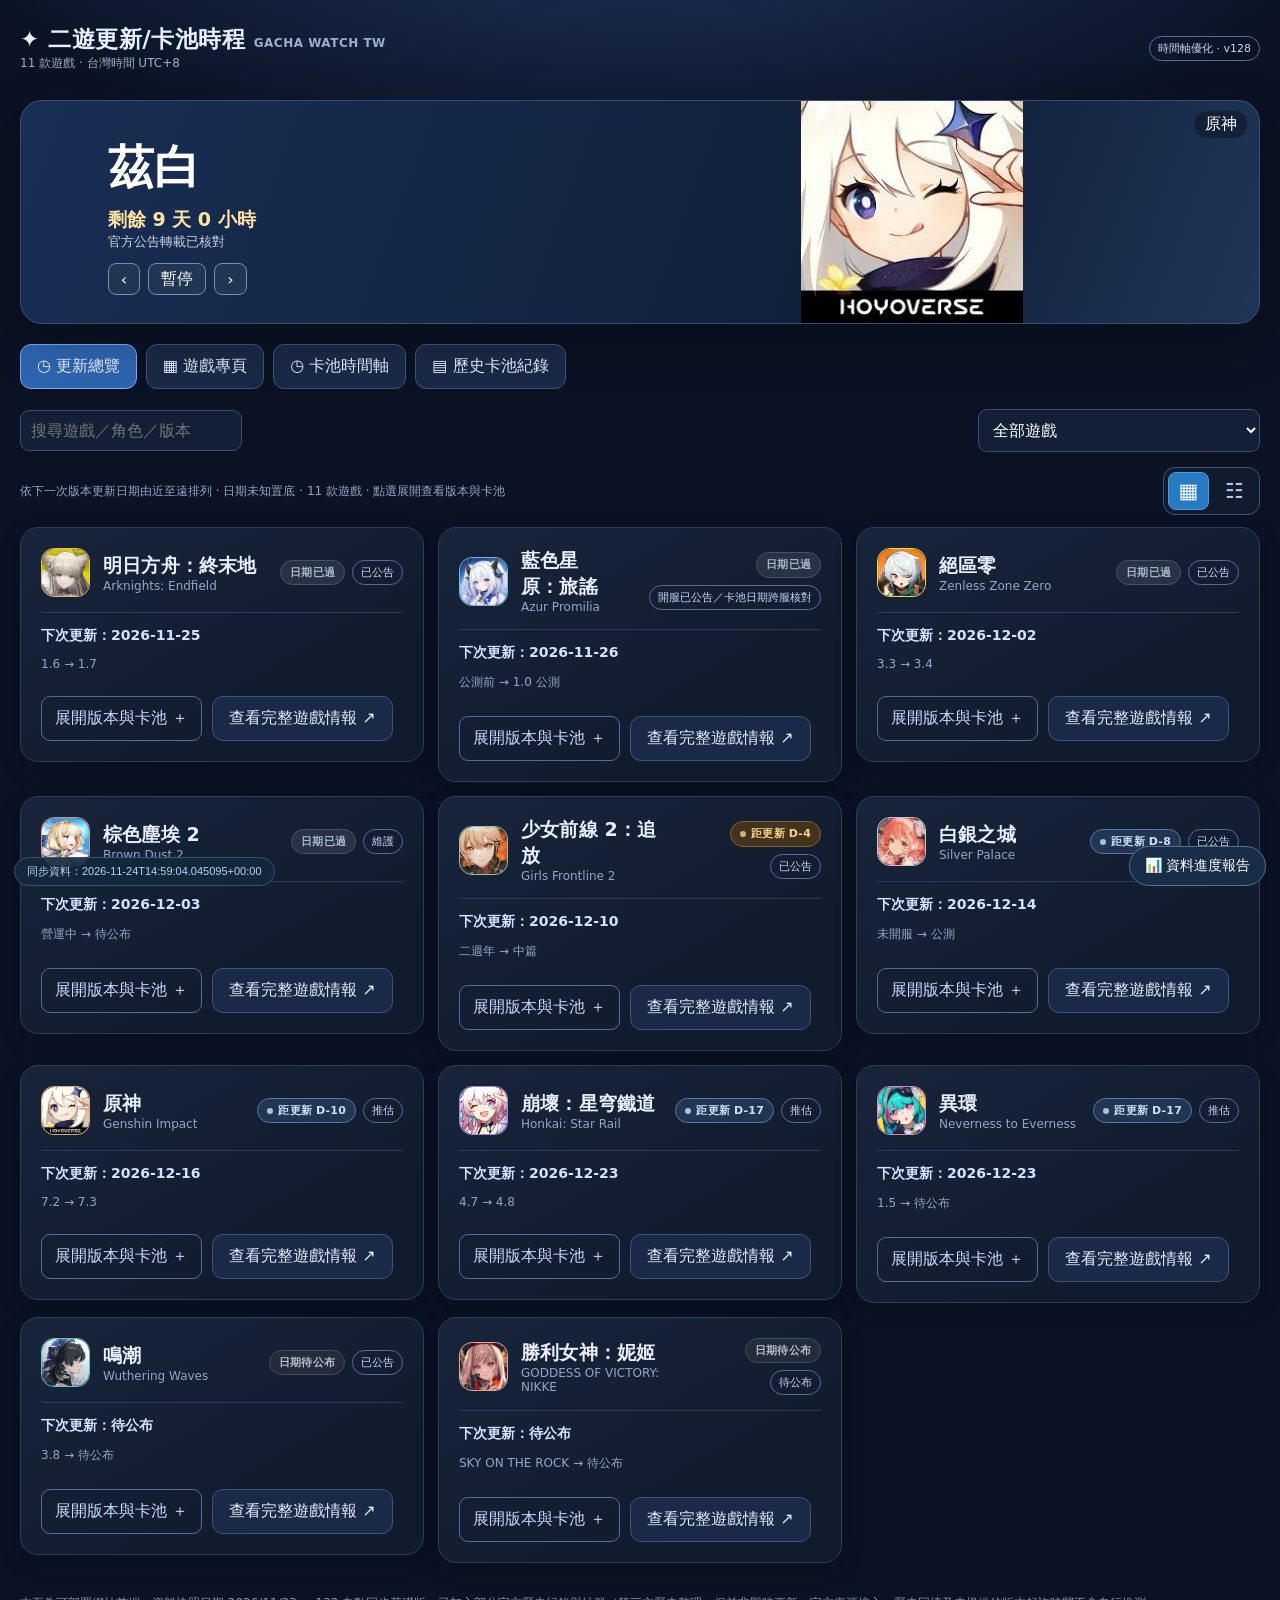
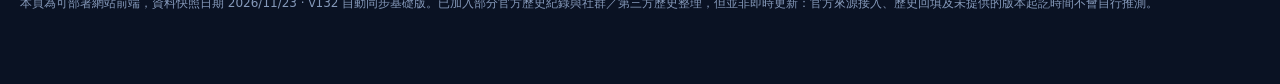
==== index.html @ 0bd27236 "Rotate active character banners in the homepage hero" ====
<!doctype html><html lang="zh-Hant"><head><meta charset="utf-8"><meta name="viewport" content="width=device-width,initial-scale=1"><title>二遊更新/卡池時程 · Gacha Watch TW</title><style>
:root{font-family:system-ui,'Noto Sans TC',sans-serif;color:#e9eefb;background:#090e1a}*{box-sizing:border-box}body{margin:0;background:radial-gradient(ellipse at top,#1b2b4e,#090e1a 55%)}button,input,select{font:inherit}button{cursor:pointer}a{color:#b3c8ff}.wrap{max-width:1200px;margin:auto;padding:24px 20px 70px}.top{display:flex;justify-content:space-between;align-items:center;gap:16px}.brand{font-size:23px;font-weight:800}.sub,.muted{color:#9daeca}.sub{font-size:12px}.hero{padding:30px;margin:28px 0 20px;border:1px solid #3a4d78;background:linear-gradient(110deg,#20315b,#111b30);border-radius:22px}.hero h1{font-size:clamp(26px,4vw,42px);margin:0 0 10px}.hero p{color:#b4c3dd;margin:0;line-height:1.7}.tabs{display:flex;gap:9px;flex-wrap:wrap;margin:20px 0}.tabs button,.btn{border:1px solid #40547b;background:#1a2947;color:#e6edff;padding:11px 16px;border-radius:11px}.tabs button.active{background:#5674c4}.tools{display:flex;gap:12px;justify-content:space-between;align-items:center;flex-wrap:wrap;margin-bottom:15px}.tools input,.tools select{padding:10px;background:#131f36;border:1px solid #394d72;color:white;border-radius:9px}.timeline,.cards{display:grid;gap:14px}.cards{grid-template-columns:repeat(3,minmax(0,1fr))}.card{border:1px solid #2d3d5b;background:#111b2e;border-radius:18px;padding:20px}.row{display:flex;align-items:center;gap:13px}.row.space{justify-content:space-between}.logo{width:49px;height:49px;flex:none;display:grid;place-items:center;border-radius:13px;background:color-mix(in srgb,var(--c) 20%,#14203a);border:1px solid var(--c);color:var(--c);font-weight:900;font-size:20px;overflow:hidden}.logo img{width:100%;height:100%;object-fit:cover}.name{font-weight:800;font-size:19px}.small{font-size:12px;color:#93a6c6}.pill{display:inline-block;padding:4px 8px;border:1px solid #576b92;border-radius:20px;font-size:11px;color:#c6d7f8}.section{border-top:1px solid #2b3c5b;margin-top:15px;padding-top:13px}.field{display:grid;grid-template-columns:160px 1fr;gap:10px;padding:7px 0;line-height:1.6;font-size:13px}.field strong{color:#9eafd0;font-weight:600}.phase{border:1px solid #354765;border-radius:12px;background:#18263e;padding:12px;margin:9px 0}.phase strong{color:#c8d8ff}.phase p{margin:6px 0;font-size:14px}.phase small{color:#9eb0d1;line-height:1.7}.card .btn{margin-top:12px}.head{display:flex;gap:14px;align-items:center;margin:20px 0}.head .logo{width:72px;height:72px;font-size:27px}.panels{display:grid;grid-template-columns:1fr 1fr;gap:14px}.wide{grid-column:1/-1}.notice{border:1px dashed #596887;border-radius:13px;padding:15px;color:#a7b8d4}.footer{font-size:12px;color:#8599ba;margin-top:30px;line-height:1.7}.empty{padding:30px;text-align:center;color:#a8b7d0}.date{font-weight:800;color:#b7caff}.filterline{font-size:12px;color:#93a6c6;margin-bottom:18px}@media(max-width:900px){.cards{grid-template-columns:repeat(2,1fr)}.panels{grid-template-columns:1fr}}@media(max-width:620px){.wrap{padding:16px 12px}.hero{padding:22px}.cards{grid-template-columns:1fr}.field{grid-template-columns:1fr;gap:1px}.tools input{width:100%}.head .logo{width:55px;height:55px}}
 .view-switch{display:inline-flex;gap:5px;padding:4px;border:1px solid #40547b;border-radius:12px;background:#111b2e;margin-left:auto}.view-switch button{width:41px;height:38px;display:grid;place-items:center;border:1px solid transparent;background:transparent;color:#b6c8e8;border-radius:8px;font-size:21px;cursor:pointer}.view-switch button.active{background:#287ac2;border-color:#469ce0;color:#fff}.view-switch button:focus-visible{outline:2px solid #9dc9ff;outline-offset:2px}.cards.list-view{grid-template-columns:1fr}.cards.list-view .card{padding:16px 20px}.cards.list-view .card:not(.is-expanded){display:grid;grid-template-columns:minmax(250px,1.4fr) minmax(180px,1fr) auto;gap:12px 18px;align-items:center}.cards.list-view .card:not(.is-expanded) .summaryline{border:0;padding:0;margin:0}.cards.list-view .card:not(.is-expanded) .summary-actions{margin:0;justify-content:flex-end}.cards.list-view .card:not(.is-expanded) .summary-actions .btn{margin:0}.cards.list-view .card.is-expanded{display:block}.cards.list-view .card.is-expanded .expanded-info{margin-top:16px}@media(max-width:850px){.cards.list-view .card:not(.is-expanded){grid-template-columns:1fr}.cards.list-view .card:not(.is-expanded) .summary-actions{justify-content:flex-start}} .summaryline{display:flex;justify-content:space-between;gap:12px;align-items:center;margin-top:15px;padding-top:14px;border-top:1px solid #2b3c5b}.summaryline .date{font-size:14px}.expand-button{background:transparent;border:1px solid #536b9d;border-radius:9px;padding:8px 13px;color:#c9d9ff}.expanded-info{margin-top:16px;padding-top:10px;border-top:1px dashed #3a4f74}.game-picker{display:flex;gap:9px;flex-wrap:wrap;margin:12px 0 22px}.game-picker button{background:#15233c;color:#d4e1ff;border:1px solid #394d72;border-radius:10px;padding:9px 12px}.game-picker button.active{background:#536db0;border-color:#8fa7ec;color:white}.backlink{margin-bottom:12px}.summary-actions{display:flex;gap:10px;flex-wrap:wrap;margin-top:13px}.summary-actions .btn{margin-top:0}.game-detail .panels{margin-top:16px} .phasehistory{display:grid;grid-template-columns:repeat(auto-fit,minmax(220px,1fr));gap:10px;margin:12px 0}.phasebox{background:#121e36;border:1px solid #31456c;border-radius:10px;padding:12px;font-size:13px;line-height:1.9}.phasebox b{color:#c5d8ff} 
:root{--surface:#111b2d;--line:#344666;--accent:#82adff}
body{background:radial-gradient(ellipse 1100px 520px at 50% -10%,#233a69 0%,#0a1223 70%)!important}
.wrap{max-width:1320px}
.hero{position:relative;overflow:hidden;background:linear-gradient(112deg,#203d6a 0%,#182644 55%,#111c32 100%);box-shadow:0 18px 55px #0003}
.hero:after{content:"✧";position:absolute;right:6%;top:-38px;font-size:185px;color:#b9d1ff0c;pointer-events:none}
.card{background:linear-gradient(150deg,#17243a,#111b2e 75%);box-shadow:0 7px 24px #0002;transition:border-color .2s,transform .2s}
.card:hover{border-color:#6080b5;transform:translateY(-2px)}
.card .name{letter-spacing:.2px}
.logo{background:#182b46;box-shadow:inset 0 0 0 1px #ffffff12}
.logo img{object-fit:contain;padding:3px;filter:drop-shadow(0 2px 4px #0005)}
.phase{border-left:3px solid #789de2;background:linear-gradient(100deg,#203354,#17263e)}
.btn:hover,.expand-button:hover{background:#2b4675;color:white}
.tabs button.active{background:#2d65af;border-color:#81a6ed}
.tabs button:focus-visible,.btn:focus-visible,.expand-button:focus-visible{outline:2px solid #a9cbff;outline-offset:3px}
.card .date{color:#d2e2ff}
.brand{letter-spacing:.5px}
@media(prefers-reduced-motion:reduce){.card{transition:none}.card:hover{transform:none}}
.rerun-tag{display:inline-block;border:1px solid #e6b97180;border-radius:6px;padding:1px 6px;margin-left:3px;font-size:11px;font-weight:700;color:#f2c67e;background:#79521d3d;vertical-align:middle}.audit-table{width:100%;border-collapse:collapse;margin:12px 0 20px;font-size:14px}.audit-table th,.audit-table td{padding:12px 10px;text-align:left;border-bottom:1px solid #ffffff25}.audit-table th{color:#b6c4d8}
/* v108: 更新總覽日期倒數，使用台灣日期，不依賴訪客裝置時區 */
.update-countdown{display:inline-flex;align-items:center;gap:5px;white-space:nowrap;border:1px solid #5576a7;border-radius:999px;padding:5px 9px;font-size:11px;font-weight:800;letter-spacing:.2px;background:#223653;color:#cfe0ff;line-height:1.2}
.update-countdown .countdown-dot{width:6px;height:6px;border-radius:50%;background:currentColor;opacity:.8}
.update-countdown.soon{background:#42331c;border-color:#82612d;color:#f6d38d}
.update-countdown.today{background:#183d36;border-color:#377e6d;color:#8ae5c5}
.update-countdown.past{background:#283244;border-color:#43536a;color:#a7b7d1}
.update-countdown.unknown{background:#242b3a;border-color:#414c60;color:#b3bdcd}
.countdown-head{display:flex;align-items:center;gap:7px;flex-wrap:wrap;justify-content:flex-end}
@media(max-width:480px){.update-countdown{font-size:10px;padding:4px 7px}.countdown-head{gap:5px}}

/* v117: user-supplied app icons fill their entire icon frame */
.logo{padding:0!important;overflow:hidden!important;background:transparent!important;}
.logo img{display:block!important;width:100%!important;height:100%!important;object-fit:cover!important;padding:0!important;margin:0!important;border:0!important;filter:none!important;border-radius:inherit!important;}

/* v118: visual banner cards with artwork on the right, no hover dependency */
.phase{display:grid;grid-template-columns:minmax(0,1fr) minmax(135px,38%);gap:14px;align-items:stretch;min-height:172px;overflow:hidden;padding:0}
.phase-copy{padding:16px 0 16px 16px;min-width:0;align-self:center}
.phase-art{position:relative;min-height:172px;overflow:hidden;background:linear-gradient(130deg,#293c66,#15233c);display:flex;align-items:center;justify-content:center}
.phase-art img{display:block;width:100%;height:100%;position:absolute;inset:0;object-fit:cover;object-position:center 20%}
.phase-art:after{content:'';position:absolute;inset:0;background:linear-gradient(90deg,#18263e 0%,transparent 30%);pointer-events:none}
.phase-art-empty{color:#a4b8d8;font-size:12px;letter-spacing:.12em;text-align:center;padding:15px}
.phase-art-caption{position:absolute;z-index:1;bottom:7px;right:8px;background:#0a1222cc;padding:4px 8px;border-radius:7px;font-size:11px;color:#d6e4ff}
.phase strong{line-height:1.65;overflow-wrap:anywhere}
.phase .rerun-tag{white-space:nowrap}
@media(max-width:620px){.phase{grid-template-columns:minmax(0,1fr) 38%;min-height:160px}.phase-copy{padding:12px 0 12px 12px}.phase-art{min-height:160px}}

/* v119: grid is a concise information-only overview; list keeps banner artwork */
.cards.grid-view{grid-template-columns:repeat(3,minmax(0,1fr));align-items:start}
.cards.grid-view>.card{min-width:0;overflow:hidden}
.cards.grid-view .expanded-info{min-width:0}
.cards.grid-view .phase{display:block;min-height:0;padding:12px 14px;overflow:visible}
.cards.grid-view .phase-copy{padding:0;min-width:0}
.cards.grid-view .phase-art{display:none!important}
.cards.grid-view .field{min-width:0}
.cards.grid-view .field>div{min-width:0;overflow-wrap:anywhere}
.cards.grid-view .expanded-info .phase strong{overflow-wrap:anywhere}
.cards.list-view .phase{grid-template-columns:minmax(0,1fr) minmax(150px,35%)}
.cards.list-view .phase-art{min-height:170px}
.cards.list-view .card.is-expanded{min-width:0}
/* Historical banners: text left, available matching character artwork right */
.history-phase{display:grid;grid-template-columns:minmax(0,1fr) minmax(125px,30%);gap:0;overflow:hidden;align-items:stretch;padding:0!important}
.history-phase:not(:has(.history-art)){display:block;padding:13px!important}
.history-phase-copy{min-width:0;padding:13px;overflow-wrap:anywhere}
.history-art{position:relative;min-height:155px;background:#213251;overflow:hidden}
.history-art img{width:100%;height:100%;position:absolute;inset:0;object-fit:cover;object-position:center 20%}
.history-art span{position:absolute;bottom:7px;right:7px;padding:3px 7px;border-radius:6px;background:#0b1424dc;color:#e2ebff;font-size:11px}
@media(max-width:1100px){.cards.grid-view{grid-template-columns:repeat(2,minmax(0,1fr))}}
@media(max-width:700px){.cards.grid-view{grid-template-columns:1fr}.history-phase{grid-template-columns:minmax(0,1fr) 32%}}
/* v120: prefer full banner posters on game details; compact overview remains text only */
.cards.list-view .phase-art img.banner-poster{object-fit:contain;background:#101b2e}
.cards.grid-view .phase-art{display:none!important}
.phase-art.art-failed .phase-art-caption{display:none}.phase-art.art-failed:before{content:"圖片載入失敗";font-size:12px;color:#a4b8d8}
/* v123: concise text-first cards, without reserved artwork columns. Game app logos remain unchanged. */
.phase,.cards.list-view .phase,.cards.grid-view .phase{display:block!important;grid-template-columns:none!important;min-height:0!important;padding:12px 14px!important;overflow:visible!important}
.phase-copy,.cards.grid-view .phase-copy{padding:0!important;align-self:auto!important}
.phase-art,.history-art{display:none!important}
.history-phase{display:block!important;grid-template-columns:none!important;padding:13px!important;min-height:0!important}
.history-phase-copy{padding:0!important}
.cards.list-view .phase{min-height:0!important}

.phase-heading{display:flex;justify-content:space-between;gap:12px;align-items:flex-start}.banner-count{flex:none;font-size:11px;font-weight:800;color:#77e4b5;background:#103f35;border:1px solid #276b54;border-radius:20px;padding:3px 9px;white-space:nowrap}.banner-count.urgent{color:#ffd48a;background:#563d16;border-color:#a17b30}.banner-count.ended{color:#9baac3;background:#28334a;border-color:#44516c}
.schedule-intro h2{margin-bottom:5px}.schedule-controls{margin:16px 0}.schedule-filters{display:flex;flex-wrap:wrap;gap:8px}.schedule-filters label{display:flex;align-items:center;gap:6px;border:1px solid #3b4d6c;background:#15233b;border-radius:10px;padding:8px 10px;font-size:13px;cursor:pointer}.schedule-filters input{accent-color:#5d95e9}.schedule-actions{display:flex;flex-wrap:wrap;gap:8px;margin:12px 0}.schedule-actions .btn{padding:8px 11px}.schedule-actions select{background:#182941;color:#eaf1ff;border:1px solid #40547b;border-radius:9px;padding:8px}.schedule-scroll{overflow:auto;border:1px solid #344765;border-radius:15px;background:#0e1729;max-height:78vh}.schedule-axis,.schedule-row{display:flex;width:max-content;min-width:100%;border-bottom:1px solid #2b3b56}.schedule-axis-label,.schedule-game{position:sticky;left:0;z-index:3;flex:none;width:180px;background:#15233c;border-right:1px solid #3b4d6c}.schedule-axis-label{height:46px;padding:12px}.schedule-axis-track{height:46px;position:relative;background:repeating-linear-gradient(90deg,#1b2b45 0,#1b2b45 1px,transparent 1px,transparent 119px)}.axis-tick{position:absolute;top:15px;font-size:11px;color:#b9c8e3;border-left:1px solid #4d6081;padding-left:5px;white-space:nowrap}.schedule-game{display:flex;align-items:center;gap:9px;padding:8px;font-weight:700;font-size:13px}.schedule-game .logo{width:35px;height:35px;font-size:13px}.schedule-track{position:relative;height:104px;background:repeating-linear-gradient(90deg,#20304b 0,#20304b 1px,transparent 1px,transparent 119px)}.schedule-bar{position:absolute;height:28px;border-radius:5px;padding:2px 6px;color:#fff;overflow:hidden;white-space:nowrap;text-overflow:ellipsis;border:1px solid #ffffff55;box-shadow:inset 0 0 0 999px #00000030;font-size:11px;z-index:1}.schedule-bar b{display:inline}.schedule-bar small{margin-left:8px;font-size:10px}.today-line{position:absolute;top:0;bottom:0;width:2px;background:#ff6666;z-index:2;pointer-events:none}.today-mark{position:absolute;top:0;color:#fff;background:#cf4242;padding:2px 5px;border-radius:5px;font-size:11px;z-index:2;transform:translateX(-50%)}@media(max-width:620px){.schedule-axis-label,.schedule-game{width:110px}.schedule-game span{font-size:11px}.schedule-game .logo{width:28px;height:28px}}
/* v126: per-day grid, readable daily labels and dynamic stacked lanes */
.schedule-axis-track,.schedule-track{background-image:repeating-linear-gradient(to right,#3b506b75 0,#3b506b75 1px,transparent 1px,transparent var(--day-width,25px));background-size:auto!important}
.schedule-axis-track{height:56px}.schedule-axis-label{height:56px}.axis-tick{top:20px;font-size:10px;padding-left:3px}.axis-tick.major{color:#fff;font-weight:800}.schedule-track{min-height:62px}.schedule-bar{height:30px;line-height:23px}.banner-count{font-variant-numeric:tabular-nums}.phase-heading{flex-wrap:wrap}.schedule-scroll{scrollbar-color:#526d99 #111b2e}

/* v127: readable adaptive date labels */
.schedule-axis-track .axis-tick{top:17px;font-size:11px;line-height:16px;padding-left:6px;letter-spacing:0;white-space:nowrap}.schedule-axis-track .axis-tick.major{color:#fff;font-weight:800;border-left-color:#9cb8ef}.schedule-axis-track{overflow:hidden}

/* v128: no forced month-first labels; stronger tick marks; alternating day columns */
.schedule-axis-track,.schedule-track{background-image:repeating-linear-gradient(to right,rgba(103,132,178,.42) 0 1px,transparent 1px var(--day-width,25px)),repeating-linear-gradient(to right,rgba(76,106,151,.19) 0 var(--day-width,25px),rgba(8,17,32,.04) var(--day-width,25px) calc(2 * var(--day-width,25px)))!important;background-color:#0e1729}
.schedule-axis-track .axis-tick{border-left:3px solid #b6c9ee!important;padding-left:6px;font-weight:700;color:#e4edff}
.hero.pool-hero{position:relative;isolation:isolate;overflow:hidden;display:grid;align-content:center;min-height:210px;padding:28px 7%;background:linear-gradient(110deg,#182e53,#102039 70%,#203557)}.pool-hero:after{display:none}.pool-hero .pool-art{position:absolute;z-index:-1;right:0;top:0;height:100%;width:56%;object-fit:contain;mask-image:linear-gradient(90deg,transparent,#000 23%)}.pool-hero h1{max-width:54%;font-size:clamp(24px,4vw,46px);margin:8px 0;color:white}.pool-game{position:absolute;right:12px;top:10px;background:#111f36dd;border-radius:12px;padding:3px 10px;color:#fff}.pool-hero .pool-left{font-size:19px;color:#ffe2a6}.pool-nav{display:flex;gap:8px;margin-top:12px}.pool-nav button{cursor:pointer;color:white;background:#203653;border:1px solid #7390ab;border-radius:8px;min-height:32px;padding:3px 12px}.pool-hero small{color:#c7d2e5;max-width:56%}</style></head><body><div class="wrap"><div class="top"><div><div class="brand">✦ 二遊更新/卡池時程 <span class="sub">GACHA WATCH TW</span></div><div class="sub">11 款遊戲 · 台灣時間 UTC+8</div></div><div class="pill">時間軸優化 · v128</div></div><section class="hero pool-hero" aria-label="當期角色卡池輪播"><img class="pool-art" alt="" hidden><span class="pool-game"></span><h1>當期角色卡池</h1><strong class="pool-left"></strong><small></small><div class="pool-nav"><button type="button" data-step="-1" aria-label="上一個角色">‹</button><button type="button" data-pause>暫停</button><button type="button" data-step="1" aria-label="下一個角色">›</button></div></section><div class="tabs"><button data-tab="timeline" class="active">◷ 更新總覽</button><button data-tab="games">▦ 遊戲專頁</button><button data-tab="schedule">◷ 卡池時間軸</button><button data-tab="history">▤ 歷史卡池紀錄</button></div><div id="app"></div><div class="footer">本頁為可部署網站前端，資料快照日期 2026/11/23 · v132 自動同步基礎版。已加入部分官方歷史紀錄與社群／第三方歷史整理，但並非即時更新：官方來源接入、歷史回填及未提供的版本起訖時間不會自行推測。</div></div><script>
const seed=[{"id":"genshin","name":"原神","en":"Genshin Impact","color":"#D7AD69","current":"7.2","next":"7.3","date":"2026-12-16","banner":"米提亞、芙寧娜（芙寧娜：復刻）至 11/24 17:59；茲白、莉奈婭 11/24 18:00–12/15 14:59","source":"https://genshin.hoyoverse.com/zh-tw/news/detail/167139","status":"推估","phases":[{"label":"上半","characters":"米提亞","start":"2026-11-04（版本更新後）","end":"2026-11-24 17:59","status":"官方公告轉載已核對","rerun_characters":[],"source":"https://genshininfo.reh.tw/archives/10793","four_star":"瓦列里、夏洛蒂、蘿莎莉亞","weapons":"秘星典諭、靜水流湧之輝","banner_image":"[data-uri]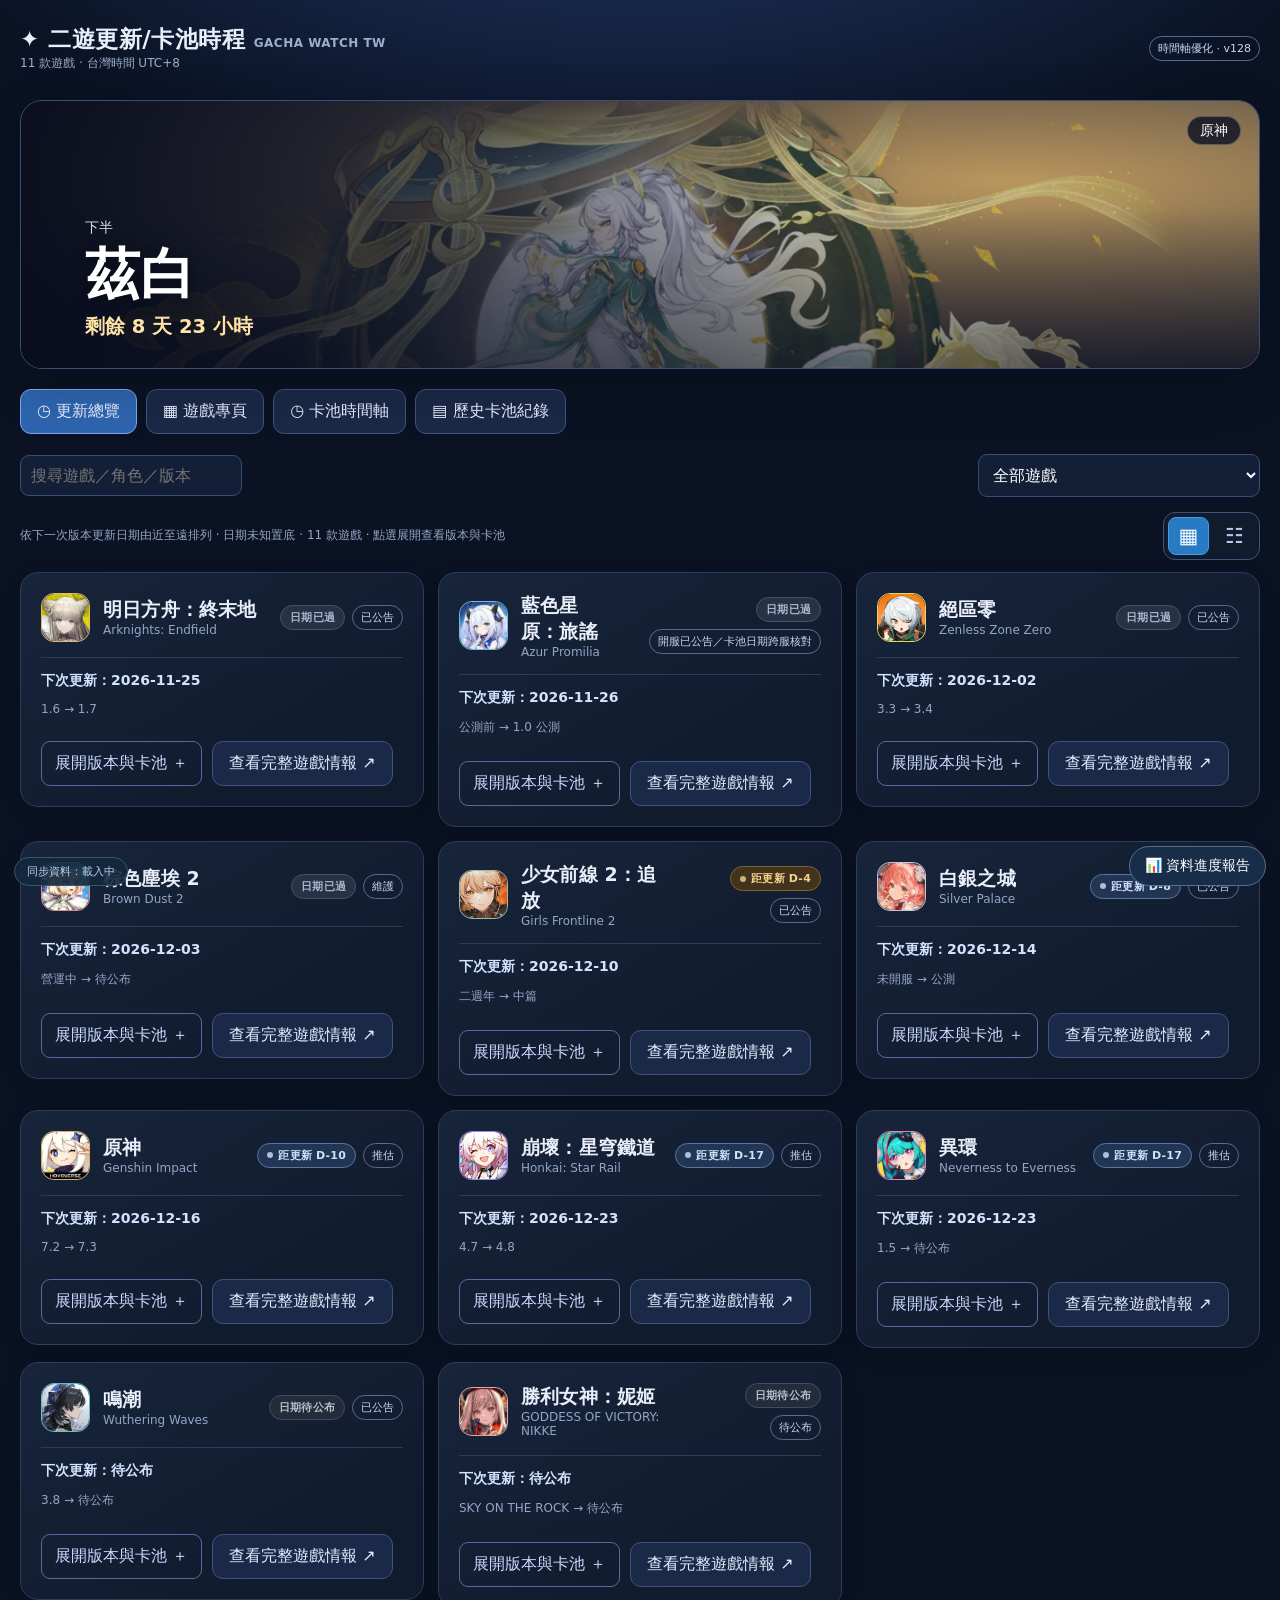
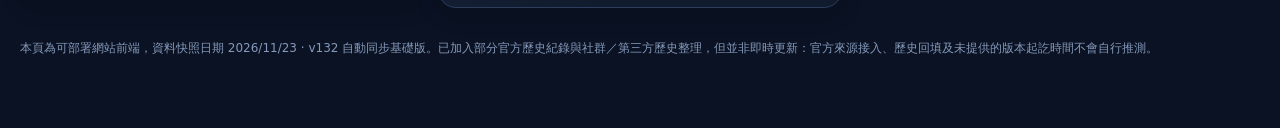
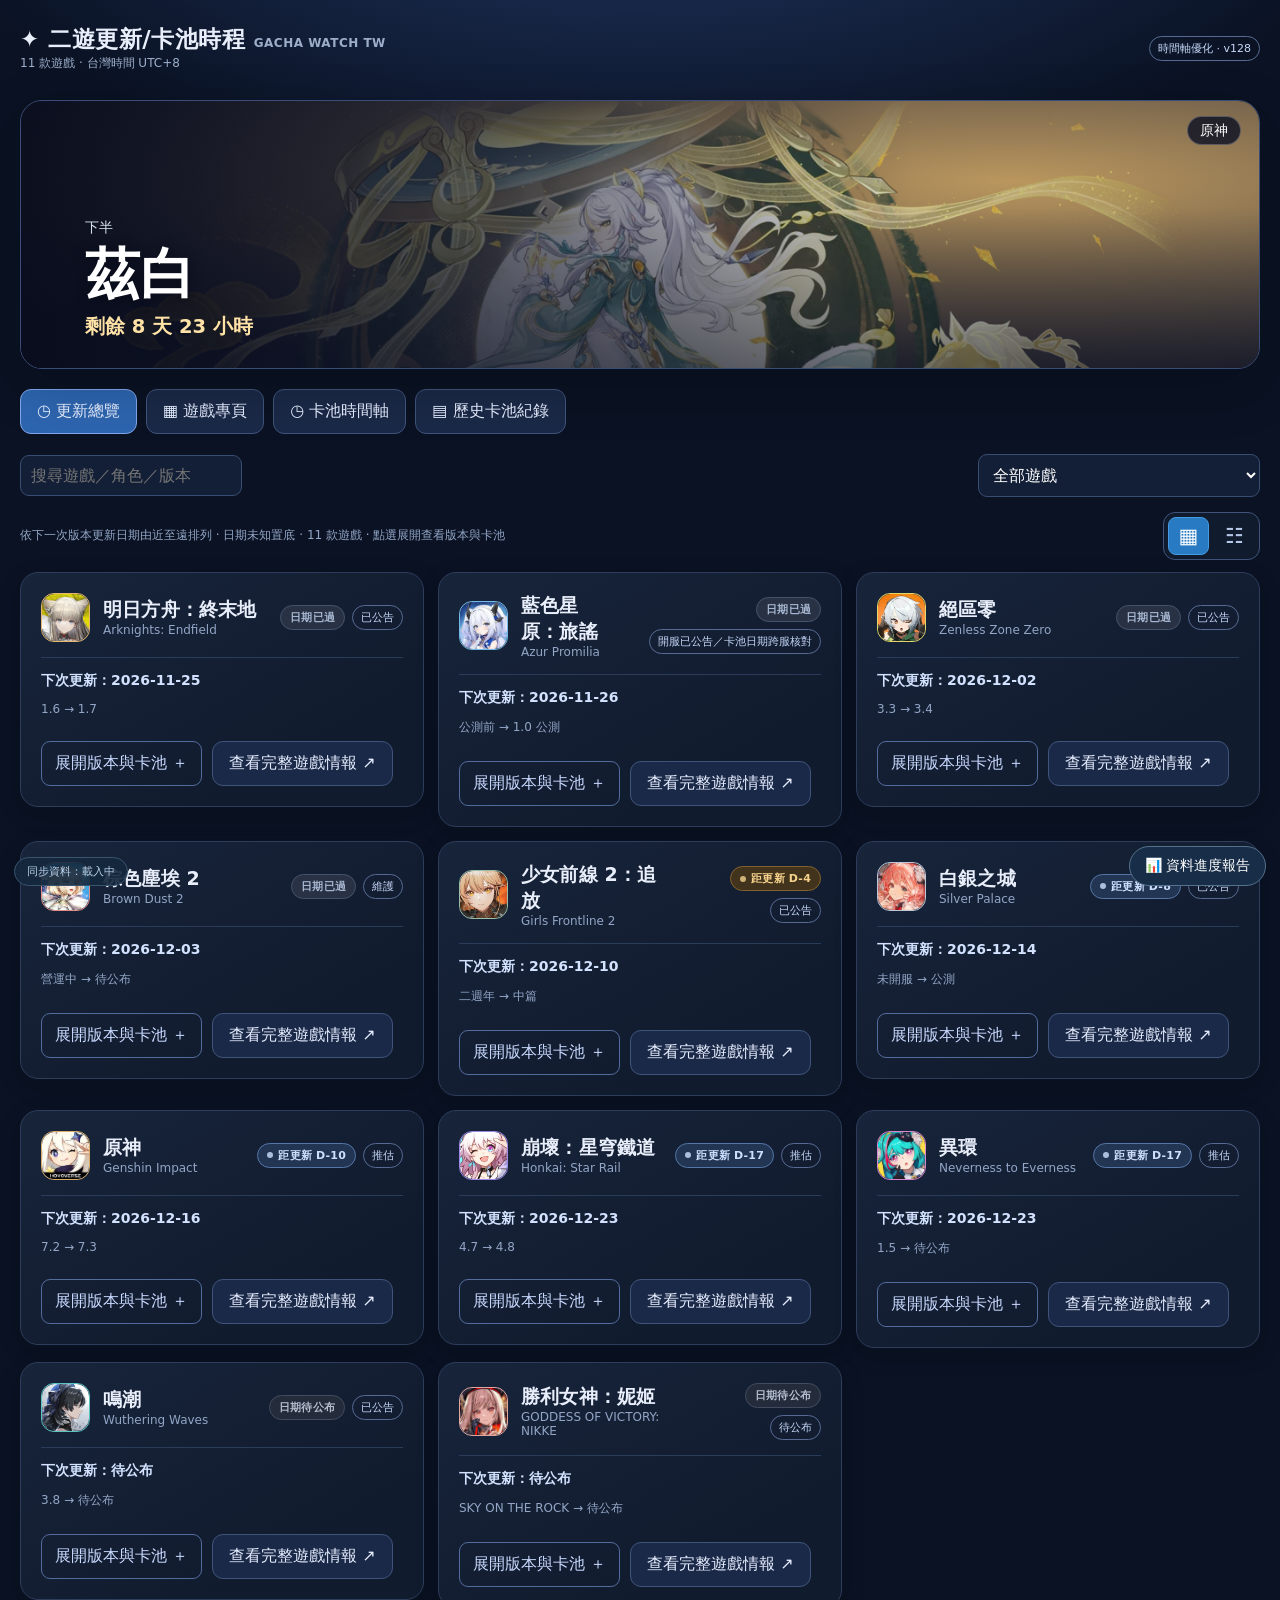
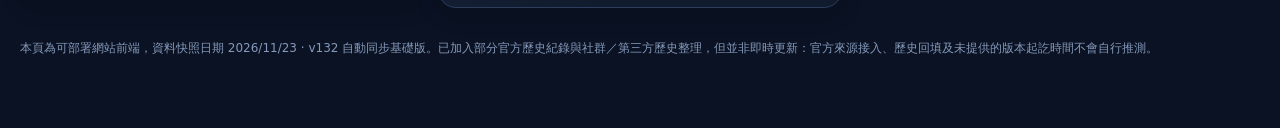
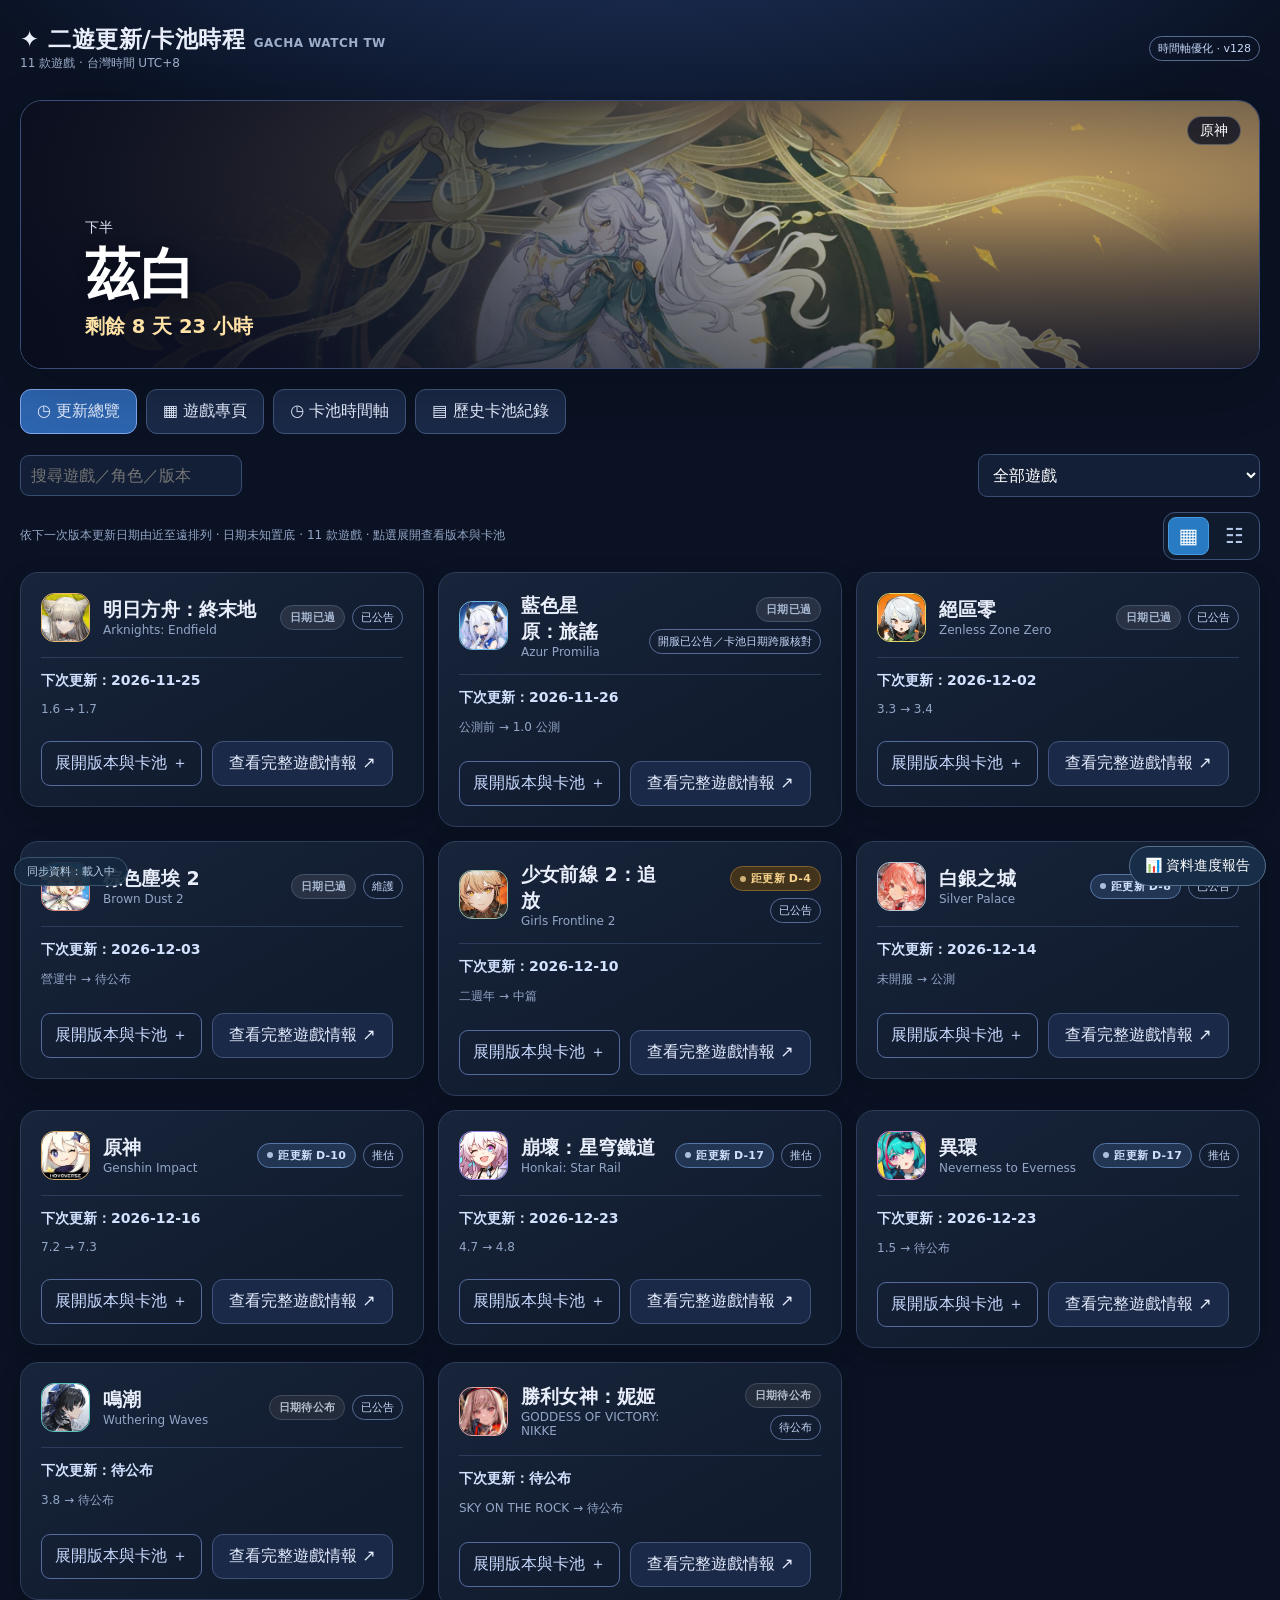
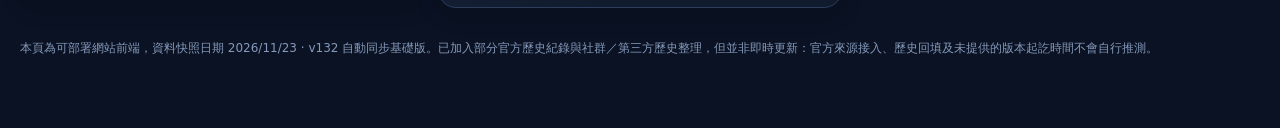
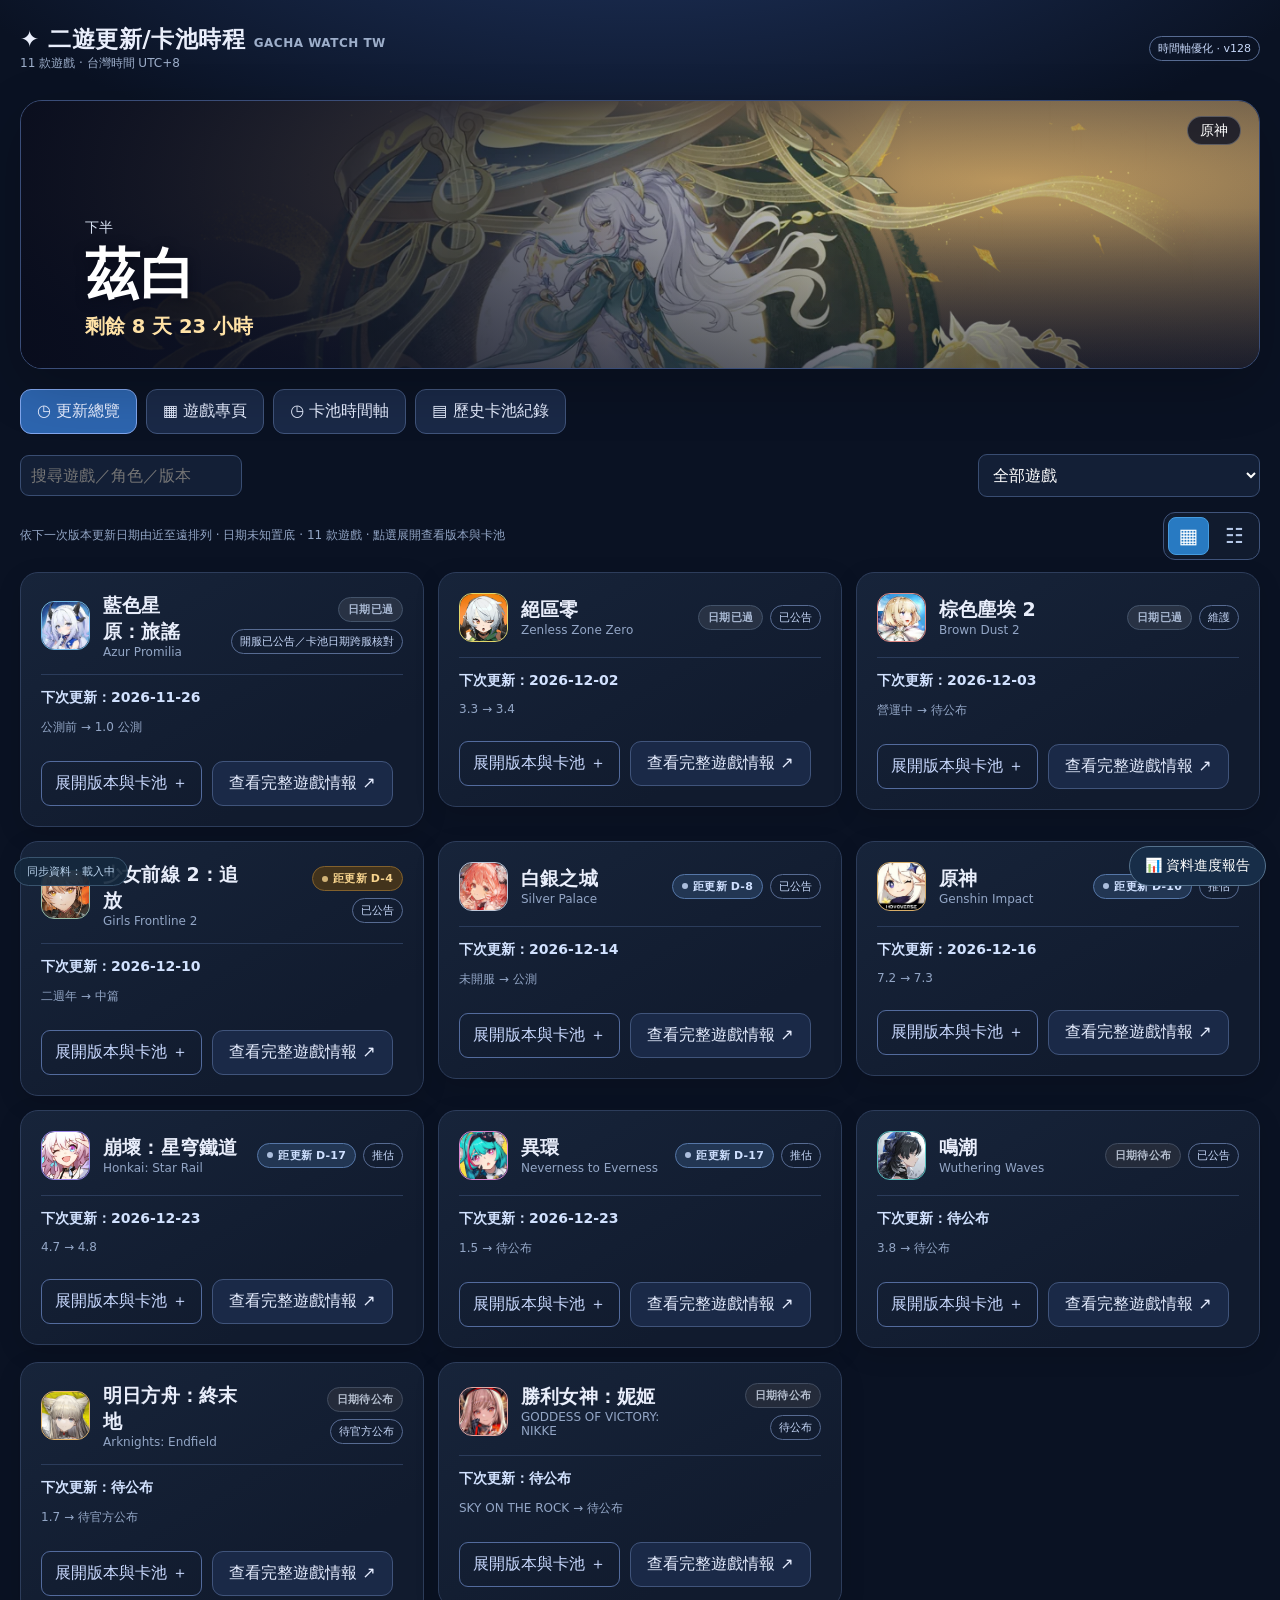
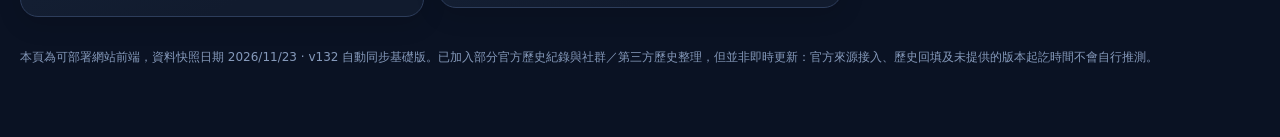
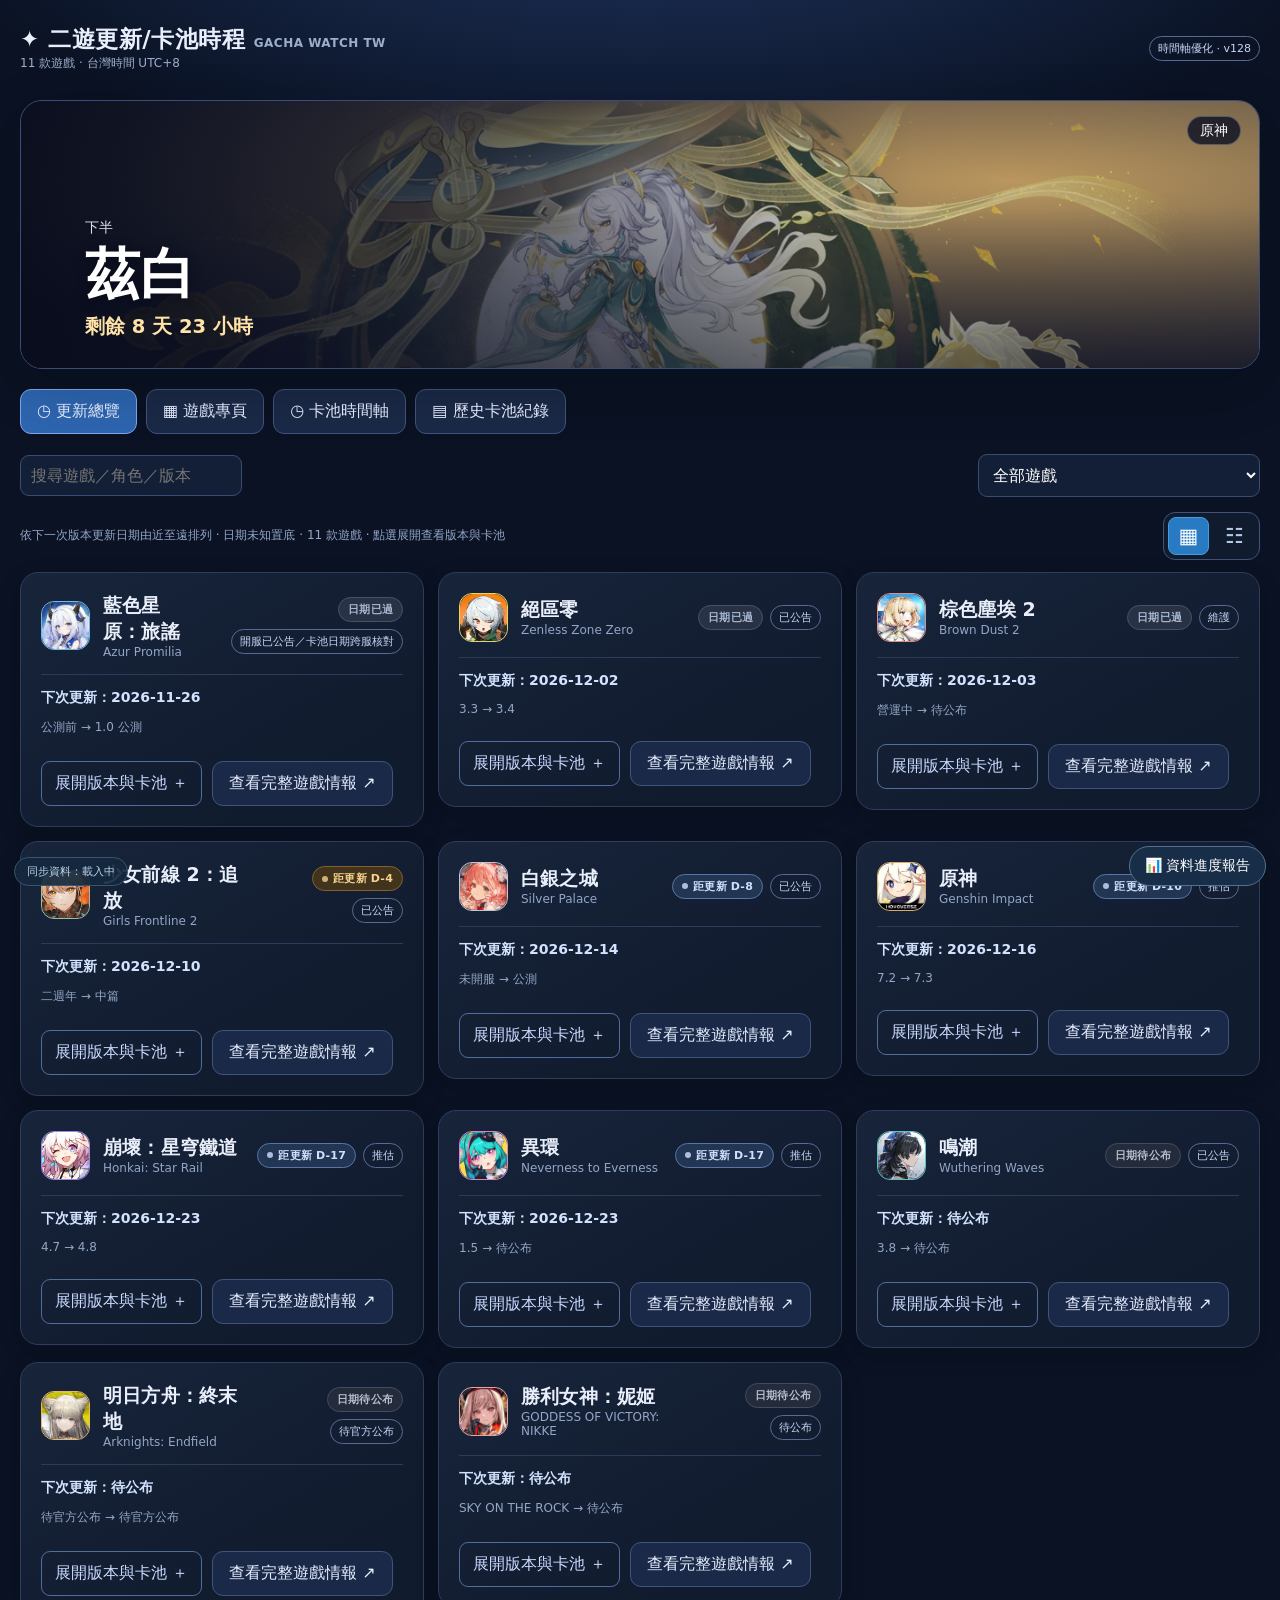
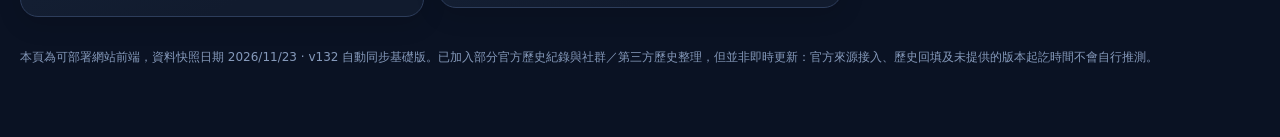
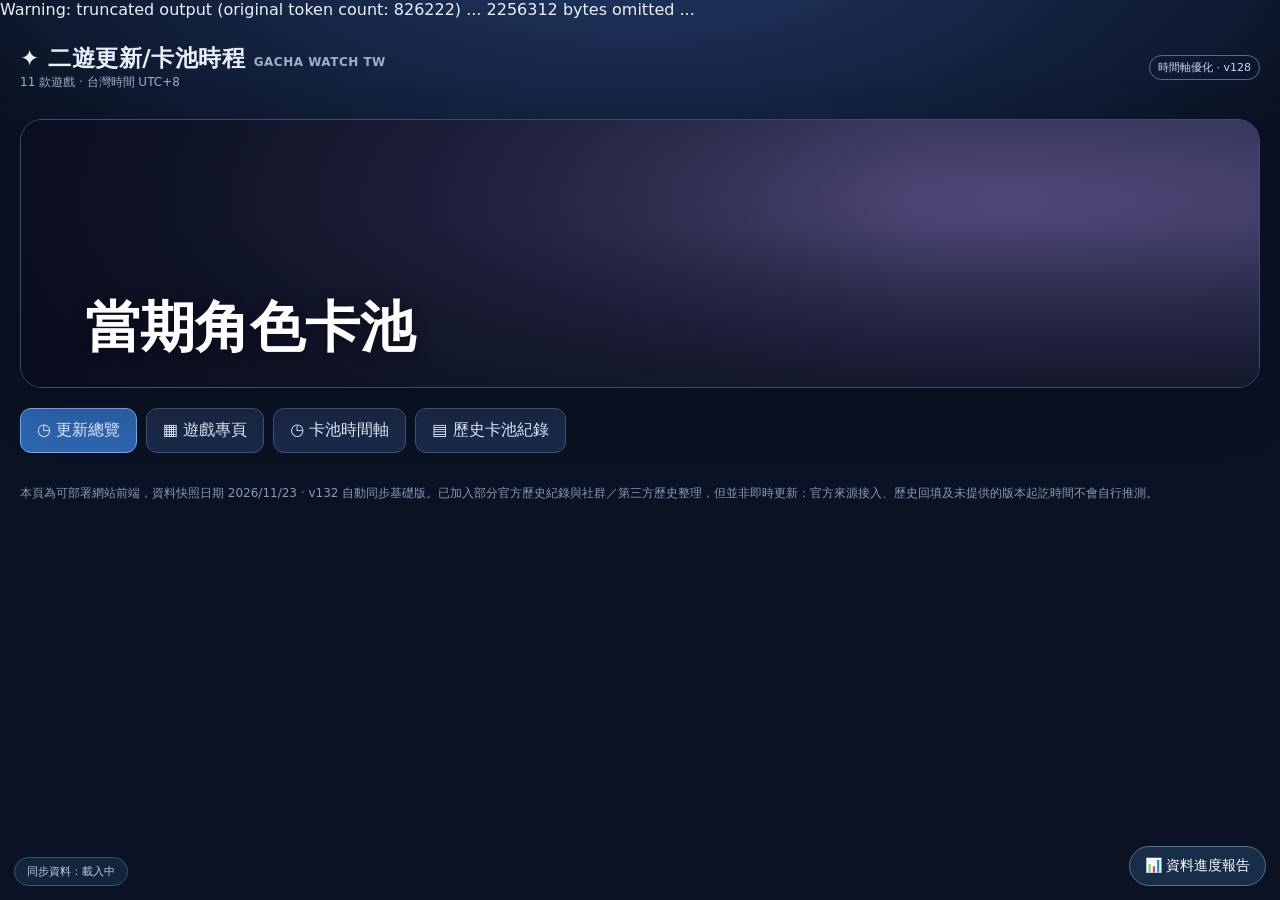
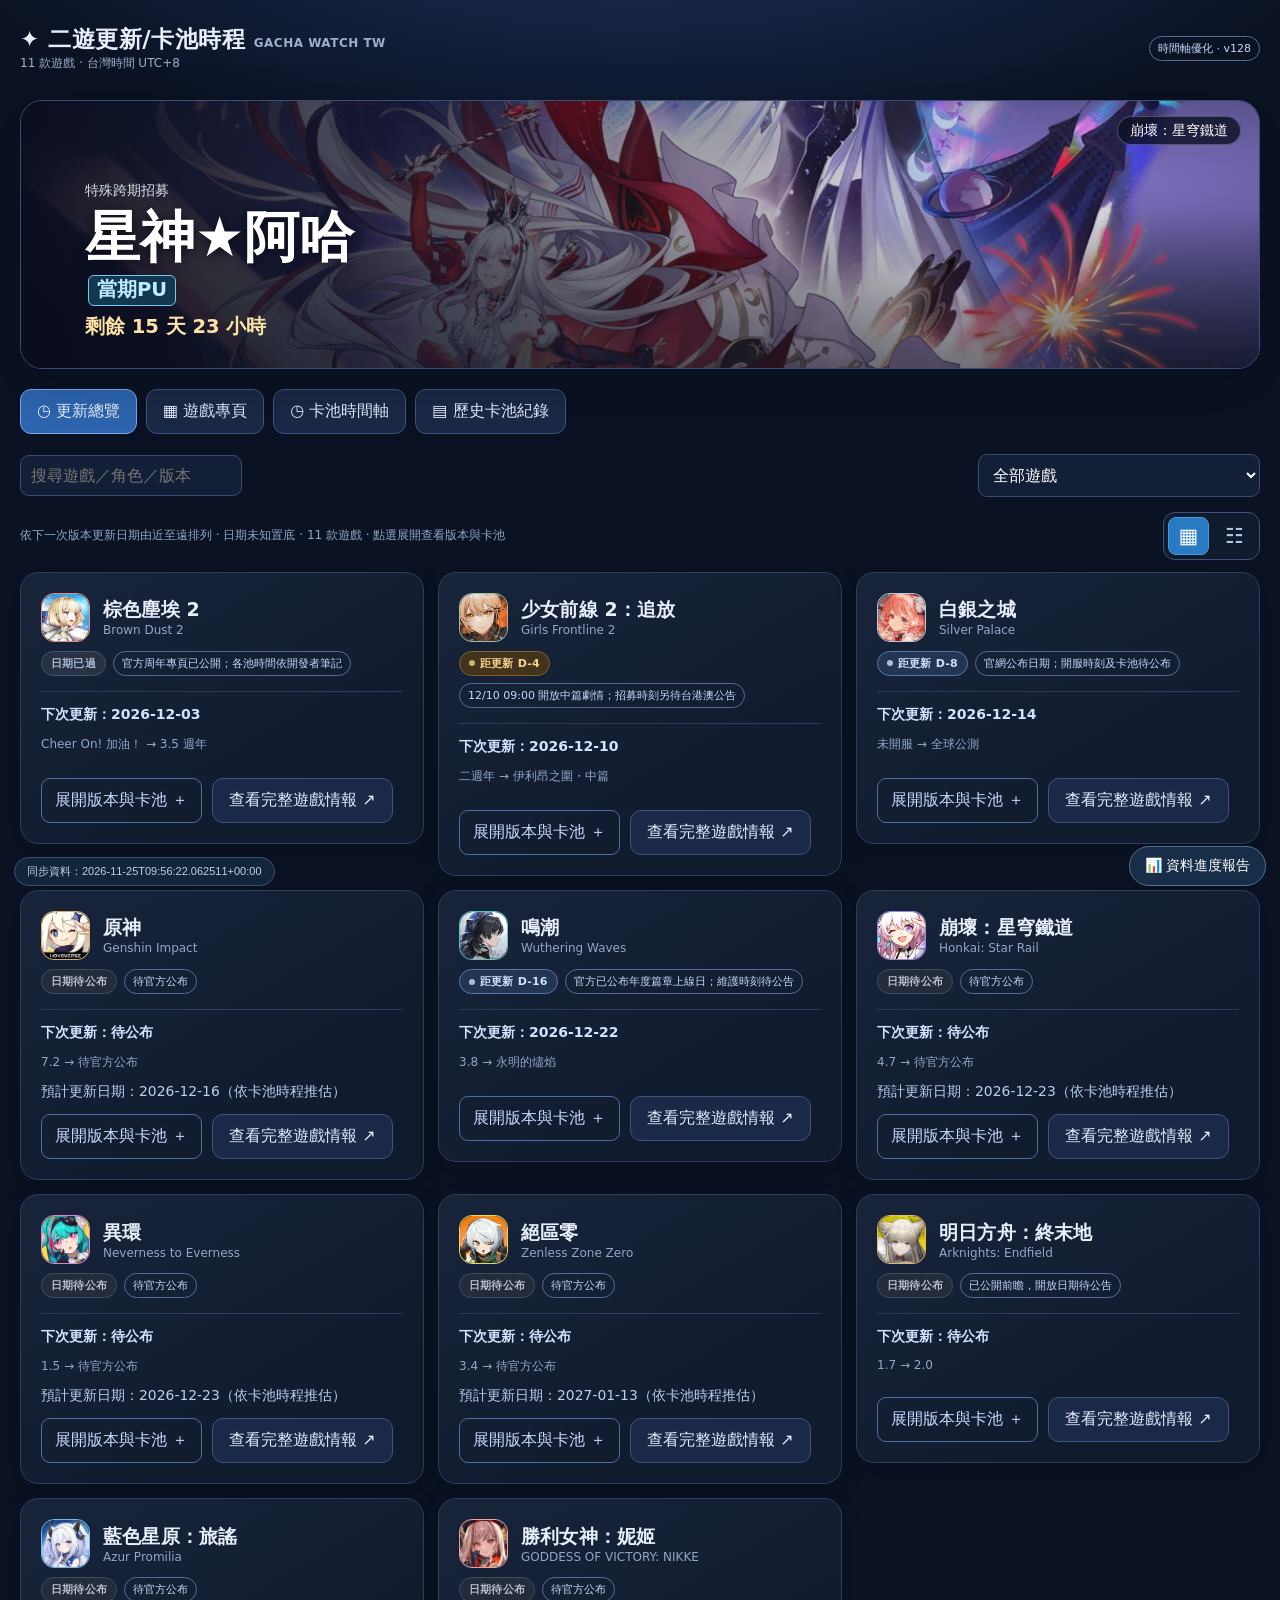
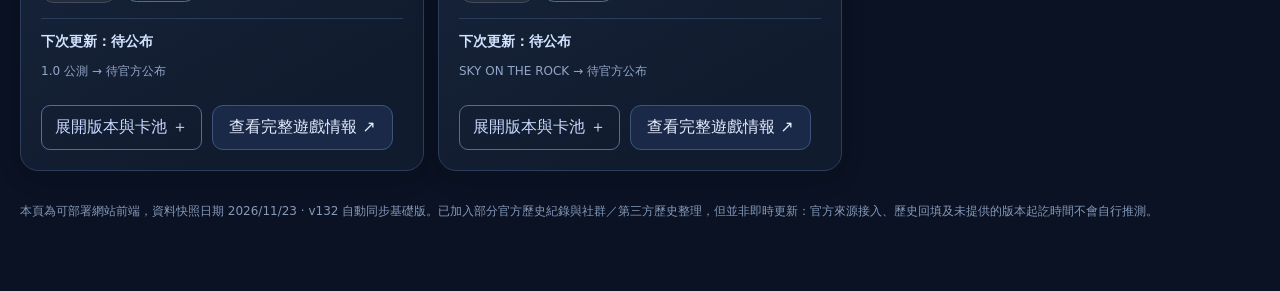
